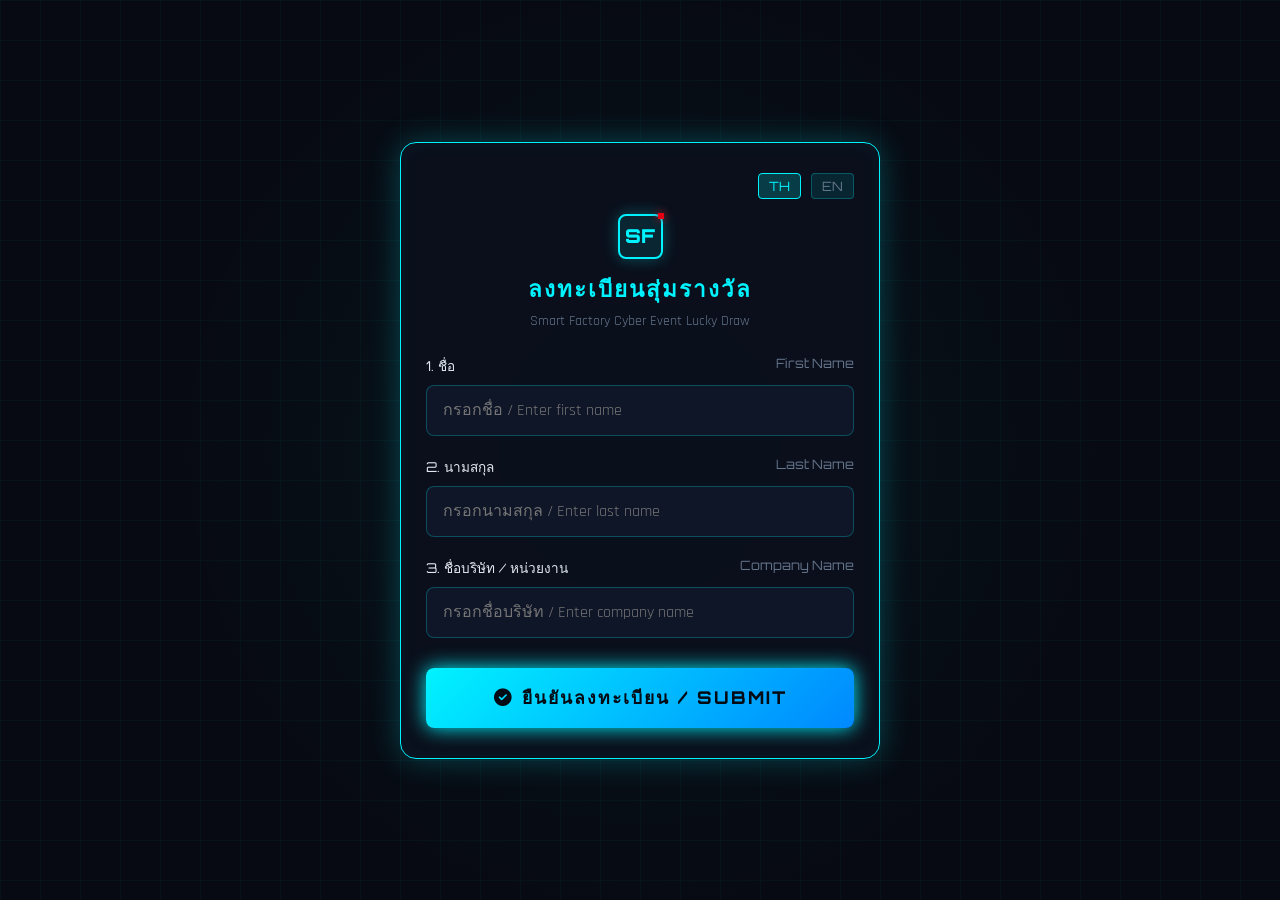
==== register.html @ 31af80e5 "Add files via upload" ====
<!DOCTYPE html>
<html lang="th">
<head>
  <meta charset="UTF-8">
  <meta name="viewport" content="width=device-width, initial-scale=1.0">
  <title>Smart Factory Event Registration / ลงทะเบียนเข้าร่วมงาน</title>

  <link rel="stylesheet" href="https://cdnjs.cloudflare.com/ajax/libs/font-awesome/6.4.0/css/all.min.css">
  <link rel="stylesheet" href="styles.css">
  <style>
    body {
      overflow-y: auto;
      display: flex;
      justify-content: center;
      align-items: center;
      min-height: 100vh;
      padding: 20px 15px;
    }

    .reg-card {
      background: rgba(11, 16, 28, 0.95);
      border: 1px solid var(--cyan-primary);
      box-shadow: 0 0 30px rgba(0, 243, 255, 0.25), inset 0 0 20px rgba(0, 243, 255, 0.05);
      border-radius: 16px;
      width: 100%;
      max-width: 480px;
      padding: 30px 25px;
      position: relative;
      backdrop-filter: blur(16px);
    }

    .lang-switcher {
      display: flex;
      justify-content: flex-end;
      gap: 10px;
      margin-bottom: 15px;
    }

    .lang-btn {
      background: rgba(0, 243, 255, 0.1);
      border: 1px solid var(--border-cyan);
      color: var(--text-muted);
      padding: 4px 10px;
      border-radius: 4px;
      font-size: 0.8rem;
      cursor: pointer;
      font-family: var(--font-title);
    }

    .lang-btn.active {
      color: var(--cyan-primary);
      border-color: var(--cyan-primary);
      background: rgba(0, 243, 255, 0.2);
    }

    .reg-header {
      text-align: center;
      margin-bottom: 25px;
    }

    .reg-header h2 {
      font-family: var(--font-title);
      color: var(--cyan-primary);
      font-size: 1.4rem;
      letter-spacing: 2px;
      margin-bottom: 5px;
    }

    .reg-header p {
      color: var(--text-muted);
      font-size: 0.9rem;
    }

    .form-group {
      margin-bottom: 20px;
      display: flex;
      flex-direction: column;
      gap: 8px;
    }

    .form-label {
      font-family: var(--font-title);
      font-size: 0.85rem;
      color: var(--text-main);
      display: flex;
      justify-content: space-between;
    }

    .form-label span.en {
      color: var(--text-muted);
      font-size: 0.8rem;
    }

    .cyber-input {
      background: rgba(16, 24, 43, 0.9);
      border: 1px solid var(--border-cyan);
      color: #fff;
      padding: 14px 16px;
      border-radius: 8px;
      font-family: var(--font-body);
      font-size: 1rem;
      outline: none;
      transition: all 0.2s;
    }

    .cyber-input:focus {
      border-color: var(--cyan-primary);
      box-shadow: 0 0 15px rgba(0, 243, 255, 0.3);
    }

    .submit-btn {
      width: 100%;
      background: linear-gradient(135deg, #00f3ff 0%, #0088ff 100%);
      border: none;
      color: #050b14;
      padding: 16px;
      font-family: var(--font-title);
      font-size: 1.1rem;
      font-weight: 800;
      letter-spacing: 2px;
      border-radius: 8px;
      cursor: pointer;
      box-shadow: 0 0 20px var(--cyan-primary);
      margin-top: 10px;
      transition: all 0.2s;
    }

    .submit-btn:hover {
      transform: translateY(-2px);
      box-shadow: 0 0 30px var(--cyan-primary);
    }

    .success-card {
      display: none;
      text-align: center;
      padding: 20px 0;
    }

    .success-icon {
      width: 80px;
      height: 80px;
      background: rgba(0, 255, 136, 0.15);
      border: 2px solid var(--green-active);
      color: var(--green-active);
      border-radius: 50%;
      display: flex;
      align-items: center;
      justify-content: center;
      font-size: 2.5rem;
      margin: 0 auto 20px;
      box-shadow: 0 0 20px var(--green-active);
    }

    .badge-id {
      background: rgba(0, 243, 255, 0.1);
      border: 1px dashed var(--cyan-primary);
      padding: 10px 20px;
      border-radius: 6px;
      font-family: var(--font-title);
      color: var(--cyan-primary);
      font-size: 1.2rem;
      margin: 15px 0;
      display: inline-block;
    }
  </style>
</head>
<body>

  <div class="reg-card">
    <div class="lang-switcher">
      <button class="lang-btn active" onclick="switchLang('th')">TH</button>
      <button class="lang-btn" onclick="switchLang('en')">EN</button>
    </div>

    <!-- Registration Form -->
    <form id="regForm">
      <div class="reg-header">
        <div class="brand-icon" style="margin: 0 auto 12px; width: 45px; height: 45px;">SF</div>
        <h2 id="titleText">ลงทะเบียนสุ่มรางวัล</h2>
        <p id="subtitleText">Smart Factory Cyber Event Lucky Draw</p>
      </div>

      <div class="form-group">
        <label class="form-label">
          <span id="lblFirstNameTH">1. ชื่อ</span>
          <span class="en" id="lblFirstNameEN">First Name</span>
        </label>
        <input type="text" id="firstName" class="cyber-input" placeholder="กรอกชื่อ / Enter first name" required>
      </div>

      <div class="form-group">
        <label class="form-label">
          <span id="lblLastNameTH">2. นามสกุล</span>
          <span class="en" id="lblLastNameEN">Last Name</span>
        </label>
        <input type="text" id="lastName" class="cyber-input" placeholder="กรอกนามสกุล / Enter last name" required>
      </div>

      <div class="form-group">
        <label class="form-label">
          <span id="lblCompanyTH">3. ชื่อบริษัท / หน่วยงาน</span>
          <span class="en" id="lblCompanyEN">Company Name</span>
        </label>
        <input type="text" id="company" class="cyber-input" placeholder="กรอกชื่อบริษัท / Enter company name" required>
      </div>

      <button type="submit" class="submit-btn" id="btnSubmit">
        <i class="fas fa-check-circle"></i> ยืนยันลงทะเบียน / SUBMIT
      </button>
    </form>

    <!-- Success Confirmation -->
    <div class="success-card" id="successCard">
      <div class="success-icon"><i class="fas fa-check"></i></div>
      <h3 style="font-family: var(--font-title); color: var(--green-active); font-size: 1.4rem;" id="succTitle">ลงทะเบียนสำเร็จ!</h3>
      <p style="color: var(--text-main); margin-top: 5px;" id="succDesc">คุณเข้าสู่ระบบสุ่มรางวัลเรียบร้อยแล้ว</p>
      
      <div class="badge-id" id="assignedId">ID: SF-9999</div>

      <p style="color: var(--text-muted); font-size: 0.85rem;" id="succFoot">ขอบคุณที่เข้าร่วมงาน Smart Factory Event</p>
    </div>
  </div>

  <script>
    function switchLang(lang) {
      document.querySelectorAll('.lang-btn').forEach(b => b.classList.remove('active'));
      event.target.classList.add('active');

      if (lang === 'en') {
        document.getElementById('titleText').textContent = 'EVENT REGISTRATION';
        document.getElementById('subtitleText').textContent = 'Enter details to enter the lucky draw pool';
        document.getElementById('lblFirstNameTH').textContent = '1. First Name';
        document.getElementById('lblFirstNameEN').textContent = '';
        document.getElementById('lblLastNameTH').textContent = '2. Last Name';
        document.getElementById('lblLastNameEN').textContent = '';
        document.getElementById('lblCompanyTH').textContent = '3. Company Name';
        document.getElementById('lblCompanyEN').textContent = '';
        document.getElementById('firstName').placeholder = 'Enter your first name';
        document.getElementById('lastName').placeholder = 'Enter your last name';
        document.getElementById('company').placeholder = 'Enter your company name';
        document.getElementById('btnSubmit').innerHTML = '<i class="fas fa-check-circle"></i> REGISTER NOW';
        document.getElementById('succTitle').textContent = 'REGISTRATION SUCCESSFUL!';
        document.getElementById('succDesc').textContent = 'You are now entered into the lucky draw pool.';
        document.getElementById('succFoot').textContent = 'Thank you for joining the Smart Factory Event';
      } else {
        document.getElementById('titleText').textContent = 'ลงทะเบียนสุ่มรางวัล';
        document.getElementById('subtitleText').textContent = 'Smart Factory Cyber Event Lucky Draw';
        document.getElementById('lblFirstNameTH').textContent = '1. ชื่อ';
        document.getElementById('lblFirstNameEN').textContent = 'First Name';
        document.getElementById('lblLastNameTH').textContent = '2. นามสกุล';
        document.getElementById('lblLastNameEN').textContent = 'Last Name';
        document.getElementById('lblCompanyTH').textContent = '3. ชื่อบริษัท / หน่วยงาน';
        document.getElementById('lblCompanyEN').textContent = 'Company Name';
        document.getElementById('firstName').placeholder = 'กรอกชื่อ / Enter first name';
        document.getElementById('lastName').placeholder = 'กรอกนามสกุล / Enter last name';
        document.getElementById('company').placeholder = 'กรอกชื่อบริษัท / Enter company name';
        document.getElementById('btnSubmit').innerHTML = '<i class="fas fa-check-circle"></i> ยืนยันลงทะเบียน / SUBMIT';
        document.getElementById('succTitle').textContent = 'ลงทะเบียนสำเร็จ!';
        document.getElementById('succDesc').textContent = 'คุณเข้าสู่ระบบสุ่มรางวัลเรียบร้อยแล้ว';
        document.getElementById('succFoot').textContent = 'ขอบคุณที่เข้าร่วมงาน Smart Factory Event';
      }
    }

    document.getElementById('regForm').addEventListener('submit', (e) => {
      e.preventDefault();

      const firstName = document.getElementById('firstName').value.trim();
      const lastName = document.getElementById('lastName').value.trim();
      const company = document.getElementById('company').value.trim();

      if (!firstName || !lastName || !company) return;

      const savedP = localStorage.getItem('sf_participants');
      let participants = savedP ? JSON.parse(savedP) : [];

      const newId = `SF-${Math.floor(1000 + Math.random() * 9000)}`;
      const newCandidate = {
        id: newId,
        name: `${firstName} ${lastName}`,
        dept: company,
        registeredAt: new Date().toISOString()
      };

      participants.push(newCandidate);
      localStorage.setItem('sf_participants', JSON.stringify(participants));

      // Broadcast changes to main window
      window.dispatchEvent(new Event('storage'));

      document.getElementById('regForm').style.display = 'none';
      document.getElementById('assignedId').textContent = `ID: ${newId}`;
      document.getElementById('successCard').style.display = 'block';
    });
  </script>
</body>
</html>
---- styles.css ----
@import url('https://fonts.googleapis.com/css2?family=Orbitron:wght@400;600;800;900&family=Rajdhani:wght@500;600;700&display=swap');

:root {
  --bg-dark: #070a12;
  --bg-panel: rgba(11, 16, 28, 0.85);
  --bg-card: rgba(16, 24, 43, 0.75);
  --cyan-primary: #00f3ff;
  --cyan-glow: rgba(0, 243, 255, 0.4);
  --amber-warning: #ff9e00;
  --green-active: #00ff88;
  --magenta-accent: #ff0055;
  --canon-red: #e60012;
  --canon-glow: rgba(230, 0, 18, 0.5);
  --text-main: #e2e8f0;
  --text-muted: #64748b;
  --border-cyan: rgba(0, 243, 255, 0.25);
  --border-glow: 0 0 15px rgba(0, 243, 255, 0.3);
  --font-title: 'Orbitron', sans-serif;
  --font-body: 'Rajdhani', sans-serif;
}

* {
  box-sizing: border-box;
  margin: 0;
  padding: 0;
  user-select: none;
}

body, html {
  width: 100%;
  height: 100%;
  overflow: hidden;
  background-color: var(--bg-dark);
  color: var(--text-main);
  font-family: var(--font-body);
  background-image: 
    radial-gradient(circle at 50% 50%, rgba(0, 243, 255, 0.05) 0%, transparent 60%),
    linear-gradient(rgba(0, 243, 255, 0.03) 1px, transparent 1px),
    linear-gradient(90deg, rgba(0, 243, 255, 0.03) 1px, transparent 1px);
  background-size: 100% 100%, 40px 40px, 40px 40px;
}

/* App Container */
#app {
  display: flex;
  flex-direction: column;
  width: 100vw;
  height: 100vh;
  position: relative;
}

/* Header Telemetry Bar */
.hud-header {
  height: 70px;
  background: var(--bg-panel);
  border-bottom: 1px solid var(--border-cyan);
  display: flex;
  justify-content: space-between;
  align-items: center;
  padding: 0 25px;
  box-shadow: 0 4px 20px rgba(0,0,0,0.6);
  z-index: 10;
  backdrop-filter: blur(12px);
}

.brand {
  display: flex;
  align-items: center;
  gap: 15px;
}

.brand-icon {
  width: 40px;
  height: 40px;
  border: 2px solid var(--cyan-primary);
  border-radius: 8px;
  display: flex;
  align-items: center;
  justify-content: center;
  color: var(--cyan-primary);
  box-shadow: var(--border-glow);
  font-family: var(--font-title);
  font-weight: 900;
  font-size: 1.2rem;
  background: rgba(0, 243, 255, 0.1);
  position: relative;
}

.canon-brand-icon {
  width: auto;
  padding: 0 14px;
  border-color: var(--canon-red);
  color: var(--canon-red);
  background: rgba(230, 0, 18, 0.12);
  box-shadow: 0 0 15px var(--canon-glow);
  font-family: var(--font-title);
  font-weight: 900;
  font-size: 1.1rem;
  letter-spacing: 2px;
}

.brand-icon::after {
  content: '';
  position: absolute;
  top: -3px;
  right: -3px;
  width: 6px;
  height: 6px;
  background: var(--canon-red);
  box-shadow: 0 0 8px var(--canon-red);
}

.brand-text {
  display: flex;
  flex-direction: column;
}

.brand-title {
  font-family: var(--font-title);
  font-size: 1.2rem;
  font-weight: 800;
  letter-spacing: 2px;
  color: #fff;
  text-shadow: 0 0 10px var(--cyan-glow);
}

.brand-subtitle {
  font-size: 0.85rem;
  color: var(--canon-red);
  font-weight: 700;
  letter-spacing: 3px;
  text-transform: uppercase;
}

.hud-status-group {
  display: flex;
  align-items: center;
  gap: 25px;
}

.telemetry-item {
  display: flex;
  flex-direction: column;
  align-items: flex-end;
}

.telemetry-label {
  font-size: 0.75rem;
  color: var(--text-muted);
  letter-spacing: 1px;
  text-transform: uppercase;
}

.telemetry-value {
  font-family: var(--font-title);
  font-size: 1rem;
  font-weight: 700;
  color: var(--cyan-primary);
}

.status-badge {
  display: flex;
  align-items: center;
  gap: 8px;
  background: rgba(0, 255, 136, 0.1);
  border: 1px solid var(--green-active);
  padding: 6px 14px;
  border-radius: 4px;
  font-family: var(--font-title);
  font-size: 0.8rem;
  color: var(--green-active);
  letter-spacing: 1px;
}

.status-dot {
  width: 8px;
  height: 8px;
  border-radius: 50%;
  background: var(--green-active);
  box-shadow: 0 0 8px var(--green-active);
  animation: pulse-green 1.5s infinite alternate;
}

@keyframes pulse-green {
  from { opacity: 0.4; }
  to { opacity: 1; }
}

/* Action Header Controls */
.header-actions {
  display: flex;
  gap: 12px;
}

.icon-btn {
  background: var(--bg-card);
  border: 1px solid var(--border-cyan);
  color: var(--cyan-primary);
  width: 42px;
  height: 42px;
  border-radius: 6px;
  cursor: pointer;
  display: flex;
  align-items: center;
  justify-content: center;
  font-size: 1.1rem;
  transition: all 0.2s ease;
}

.icon-btn:hover {
  background: var(--cyan-primary);
  color: var(--bg-dark);
  box-shadow: 0 0 15px var(--cyan-primary);
  transform: translateY(-2px);
}

/* 50/50 Split Main Display Canvas Container */
.main-stage {
  flex: 1;
  position: relative;
  display: flex;
  flex-direction: row;
  align-items: center;
  justify-content: space-between;
  padding: 25px 45px;
  gap: 30px;
  overflow: hidden;
}

/* Left 50% Giant Featured Prize Showcase */
.stage-prize-showcase {
  flex: 1;
  height: 100%;
  display: flex;
  align-items: center;
  justify-content: center;
  z-index: 5;
}

.showcase-card {
  width: 100%;
  max-width: 540px;
  height: 90%;
  max-height: 520px;
  background: rgba(11, 16, 28, 0.88);
  border: 2px solid var(--amber-warning);
  border-radius: 20px;
  padding: 30px;
  display: flex;
  flex-direction: column;
  align-items: center;
  justify-content: space-between;
  box-shadow: 0 0 40px rgba(255, 158, 0, 0.35), inset 0 0 25px rgba(255, 158, 0, 0.1);
  backdrop-filter: blur(16px);
  position: relative;
}

.showcase-card::before {
  content: '';
  position: absolute;
  top: 0; left: 0; right: 0;
  height: 4px;
  background: linear-gradient(90deg, transparent, var(--amber-warning), transparent);
}

.showcase-img-wrapper {
  flex: 1;
  width: 100%;
  display: flex;
  align-items: center;
  justify-content: center;
  overflow: hidden;
  padding: 10px;
}

.showcase-prize-img {
  max-width: 100%;
  max-height: 380px;
  object-fit: contain;
  border-radius: 16px;
  filter: drop-shadow(0 0 25px rgba(255, 158, 0, 0.6));
  animation: floatImage 4s ease-in-out infinite alternate;
}

@keyframes floatImage {
  0% { transform: translateY(-8px) scale(1); filter: drop-shadow(0 0 20px rgba(255, 158, 0, 0.5)); }
  100% { transform: translateY(8px) scale(1.03); filter: drop-shadow(0 0 40px rgba(255, 158, 0, 0.85)); }
}

.showcase-info {
  margin-top: 15px;
  text-align: center;
  width: 100%;
}

.showcase-prize-title {
  font-family: var(--font-title);
  font-size: 1.8rem;
  font-weight: 900;
  color: var(--amber-warning);
  letter-spacing: 2px;
  text-shadow: 0 0 15px rgba(255, 158, 0, 0.6);
}

/* Right 50% 3D Particle Sphere Stage Container */
.stage-particle-wrapper {
  flex: 1;
  height: 100%;
  position: relative;
  display: flex;
  align-items: center;
  justify-content: center;
}

#particleCanvas {
  position: absolute;
  top: 0;
  left: 0;
  width: 100%;
  height: 100%;
  z-index: 1;
}

/* HUD Overlay Elements */
.hud-corner-tl, .hud-corner-tr, .hud-corner-bl, .hud-corner-br {
  position: absolute;
  width: 30px;
  height: 30px;
  border: 2px solid var(--cyan-primary);
  z-index: 2;
  pointer-events: none;
  opacity: 0.6;
}

.hud-corner-tl { top: 20px; left: 20px; border-right: none; border-bottom: none; }
.hud-corner-tr { top: 20px; right: 20px; border-left: none; border-bottom: none; }
.hud-corner-bl { bottom: 20px; left: 20px; border-right: none; border-top: none; }
.hud-corner-br { bottom: 20px; right: 20px; border-left: none; border-top: none; }

/* Control Panel Bar */
.control-bar {
  height: 90px;
  background: var(--bg-panel);
  border-top: 1px solid var(--border-cyan);
  display: flex;
  align-items: center;
  justify-content: space-between;
  padding: 0 35px;
  z-index: 10;
  backdrop-filter: blur(12px);
}

.prize-selector-group {
  display: flex;
  align-items: center;
  gap: 15px;
}

.prize-label {
  font-family: var(--font-title);
  font-size: 0.85rem;
  color: var(--text-muted);
  letter-spacing: 1px;
}

.cyber-select {
  background: rgba(16, 24, 43, 0.9);
  border: 1px solid var(--cyan-primary);
  color: #fff;
  padding: 10px 18px;
  border-radius: 6px;
  font-family: var(--font-body);
  font-size: 1.1rem;
  font-weight: 600;
  outline: none;
  cursor: pointer;
  min-width: 220px;
  box-shadow: 0 0 10px rgba(0, 243, 255, 0.15);
}

.cyber-select option {
  background: var(--bg-dark);
  color: #fff;
}

.batch-selector-group {
  display: flex;
  align-items: center;
  gap: 10px;
}

.batch-badge {
  background: rgba(0, 243, 255, 0.15);
  border: 1px solid var(--cyan-primary);
  color: var(--cyan-primary);
  padding: 8px 20px;
  border-radius: 6px;
  font-family: var(--font-title);
  font-size: 1.1rem;
  font-weight: 800;
  box-shadow: 0 0 10px var(--cyan-glow);
}

/* Giant Main Draw Button */
.draw-btn-wrapper {
  position: relative;
}

.draw-btn {
  background: linear-gradient(135deg, #00f3ff 0%, #0088ff 100%);
  border: none;
  color: #050b14;
  padding: 16px 48px;
  font-family: var(--font-title);
  font-size: 1.4rem;
  font-weight: 900;
  letter-spacing: 3px;
  border-radius: 8px;
  cursor: pointer;
  box-shadow: 0 0 25px var(--cyan-primary), inset 0 0 10px rgba(255,255,255,0.6);
  transition: all 0.25s cubic-bezier(0.175, 0.885, 0.32, 1.275);
  text-transform: uppercase;
  display: flex;
  align-items: center;
  gap: 12px;
}

.draw-btn:hover {
  transform: scale(1.05);
  box-shadow: 0 0 40px var(--cyan-primary), inset 0 0 15px rgba(255,255,255,0.9);
  background: linear-gradient(135deg, #50f7ff 0%, #00a2ff 100%);
}

.draw-btn:active {
  transform: scale(0.97);
}

.draw-btn.drawing {
  background: linear-gradient(135deg, var(--amber-warning) 0%, var(--magenta-accent) 100%);
  box-shadow: 0 0 35px var(--magenta-accent);
  color: #fff;
  animation: pulse-drawing 0.8s infinite alternate;
}

@keyframes pulse-drawing {
  from { box-shadow: 0 0 20px var(--magenta-accent); }
  to { box-shadow: 0 0 45px var(--amber-warning); }
}

/* Modals & Overlays */
.modal-overlay {
  position: fixed;
  top: 0;
  left: 0;
  width: 100vw;
  height: 100vh;
  background: rgba(4, 7, 13, 0.88);
  backdrop-filter: blur(16px);
  z-index: 100;
  display: flex;
  align-items: center;
  justify-content: center;
  opacity: 0;
  pointer-events: none;
  transition: opacity 0.3s ease;
}

.modal-overlay.active {
  opacity: 1;
  pointer-events: auto;
}

.cyber-modal {
  background: rgba(11, 16, 28, 0.95);
  border: 1px solid var(--cyan-primary);
  box-shadow: 0 0 30px rgba(0, 243, 255, 0.25), inset 0 0 20px rgba(0, 243, 255, 0.05);
  border-radius: 12px;
  width: 90%;
  max-width: 1100px;
  max-height: 85vh;
  display: flex;
  flex-direction: column;
  overflow: hidden;
  position: relative;
  transform: scale(0.95);
  transition: transform 0.3s cubic-bezier(0.175, 0.885, 0.32, 1.275);
}

.modal-overlay.active .cyber-modal {
  transform: scale(1);
}

.modal-header {
  padding: 20px 30px;
  border-bottom: 1px solid var(--border-cyan);
  display: flex;
  justify-content: space-between;
  align-items: center;
  background: rgba(0, 243, 255, 0.05);
}

.modal-title {
  font-family: var(--font-title);
  font-size: 1.3rem;
  color: var(--cyan-primary);
  letter-spacing: 2px;
  display: flex;
  align-items: center;
  gap: 12px;
}

.close-btn {
  background: none;
  border: none;
  color: var(--text-muted);
  font-size: 1.5rem;
  cursor: pointer;
  transition: color 0.2s;
}

.close-btn:hover {
  color: var(--magenta-accent);
}

.modal-body {
  padding: 30px;
  overflow-y: auto;
  flex: 1;
}

/* Winner Grid Reveal Display (Huge Glowing Prize Image) */
.winner-stage-banner {
  text-align: center;
  margin-bottom: 25px;
  display: flex;
  flex-direction: column;
  align-items: center;
}

.winner-prize-img {
  width: 250px;
  height: 250px;
  object-fit: cover;
  border-radius: 20px;
  border: 3px solid var(--amber-warning);
  box-shadow: 0 0 50px rgba(255, 158, 0, 0.7), inset 0 0 20px rgba(255, 255, 255, 0.3);
  margin-bottom: 18px;
  animation: prizeGlowPulse 2s infinite alternate;
}

@keyframes prizeGlowPulse {
  from { box-shadow: 0 0 35px rgba(255, 158, 0, 0.6); transform: scale(1); }
  to { box-shadow: 0 0 65px rgba(255, 158, 0, 0.9); transform: scale(1.03); }
}

.winner-prize-title {
  font-family: var(--font-title);
  font-size: 2rem;
  color: var(--amber-warning);
  text-transform: uppercase;
  letter-spacing: 3px;
  text-shadow: 0 0 20px rgba(255, 158, 0, 0.6);
  margin-bottom: 5px;
}

.winner-subtitle {
  color: var(--text-muted);
  font-size: 1rem;
  letter-spacing: 2px;
}

.winner-grid {
  display: grid;
  grid-template-columns: repeat(auto-fit, minmax(240px, 1fr));
  gap: 20px;
  justify-content: center;
}

.winner-card {
  background: linear-gradient(135deg, rgba(16, 24, 43, 0.9) 0%, rgba(7, 10, 18, 0.95) 100%);
  border: 1px solid var(--cyan-primary);
  border-radius: 10px;
  padding: 24px 20px;
  text-align: center;
  box-shadow: 0 8px 25px rgba(0, 243, 255, 0.15);
  position: relative;
  overflow: hidden;
  transform: translateY(30px);
  opacity: 0;
  animation: revealCard 0.5s forwards cubic-bezier(0.175, 0.885, 0.32, 1.275);
}

.winner-card::before {
  content: '';
  position: absolute;
  top: 0; left: 0; right: 0;
  height: 3px;
  background: linear-gradient(90deg, transparent, var(--cyan-primary), transparent);
}

.winner-avatar {
  width: 60px;
  height: 60px;
  border-radius: 50%;
  background: rgba(0, 243, 255, 0.1);
  border: 2px solid var(--cyan-primary);
  display: flex;
  align-items: center;
  justify-content: center;
  margin: 0 auto 15px;
  font-family: var(--font-title);
  font-size: 1.4rem;
  font-weight: 800;
  color: var(--cyan-primary);
  box-shadow: 0 0 15px var(--cyan-glow);
}

.winner-name {
  font-family: var(--font-title);
  font-size: 1.3rem;
  font-weight: 800;
  color: #fff;
  letter-spacing: 1px;
  margin-bottom: 6px;
}

.winner-dept {
  font-size: 0.95rem;
  color: var(--cyan-primary);
  letter-spacing: 1px;
  font-weight: 600;
}

.winner-id {
  font-size: 0.8rem;
  color: var(--text-muted);
  margin-top: 4px;
}

@keyframes revealCard {
  to {
    transform: translateY(0);
    opacity: 1;
  }
}

/* Management Tables & Forms */
.control-tabs {
  display: flex;
  gap: 10px;
  margin-bottom: 20px;
  border-bottom: 1px solid var(--border-cyan);
  padding-bottom: 10px;
}

.tab-btn {
  background: transparent;
  border: none;
  color: var(--text-muted);
  padding: 10px 20px;
  font-family: var(--font-title);
  font-size: 0.9rem;
  cursor: pointer;
  border-radius: 4px;
  transition: all 0.2s;
}

.tab-btn.active, .tab-btn:hover {
  color: var(--cyan-primary);
  background: rgba(0, 243, 255, 0.1);
}

.table-container {
  max-height: 400px;
  overflow-y: auto;
  border: 1px solid rgba(0, 243, 255, 0.15);
  border-radius: 6px;
}

.cyber-table {
  width: 100%;
  border-collapse: collapse;
  text-align: left;
}

.cyber-table th {
  background: rgba(0, 243, 255, 0.1);
  color: var(--cyan-primary);
  font-family: var(--font-title);
  font-size: 0.85rem;
  padding: 12px 16px;
  position: sticky;
  top: 0;
}

.cyber-table td {
  padding: 12px 16px;
  border-bottom: 1px solid rgba(255,255,255,0.05);
  font-size: 0.95rem;
}

.table-del-btn {
  background: rgba(255, 0, 85, 0.15);
  border: 1px solid var(--magenta-accent);
  color: var(--magenta-accent);
  width: 32px;
  height: 32px;
  border-radius: 4px;
  cursor: pointer;
  display: inline-flex;
  align-items: center;
  justify-content: center;
  transition: all 0.2s;
}

.table-del-btn:hover {
  background: var(--magenta-accent);
  color: #fff;
  box-shadow: 0 0 10px var(--magenta-accent);
}

.cyber-btn {
  background: rgba(0, 243, 255, 0.1);
  border: 1px solid var(--cyan-primary);
  color: var(--cyan-primary);
  padding: 10px 20px;
  border-radius: 6px;
  font-family: var(--font-title);
  font-size: 0.85rem;
  font-weight: 700;
  cursor: pointer;
  transition: all 0.2s;
  display: inline-flex;
  align-items: center;
  gap: 8px;
}

.cyber-btn:hover {
  background: var(--cyan-primary);
  color: var(--bg-dark);
  box-shadow: 0 0 15px var(--cyan-primary);
}

.cyber-btn.danger {
  border-color: var(--magenta-accent);
  color: var(--magenta-accent);
  background: rgba(255, 0, 85, 0.1);
}

.cyber-btn.danger:hover {
  background: var(--magenta-accent);
  color: #fff;
  box-shadow: 0 0 15px var(--magenta-accent);
}

.actions-row {
  display: flex;
  justify-content: space-between;
  margin-top: 20px;
  gap: 15px;
}

/* File Upload Drag Area */
.file-dropzone {
  border: 2px dashed var(--border-cyan);
  border-radius: 10px;
  padding: 25px;
  text-align: center;
  background: rgba(0, 243, 255, 0.02);
  cursor: pointer;
  transition: all 0.2s;
  margin-bottom: 20px;
}

.file-dropzone:hover, .file-dropzone.dragover {
  border-color: var(--cyan-primary);
  background: rgba(0, 243, 255, 0.08);
  box-shadow: inset 0 0 20px rgba(0, 243, 255, 0.15);
}

/* Prize Grid Items */
.prize-list-grid {
  display: grid;
  grid-template-columns: repeat(auto-fit, minmax(280px, 1fr));
  gap: 15px;
  margin-top: 20px;
}

.prize-card-item {
  background: var(--bg-card);
  border: 1px solid var(--border-cyan);
  border-radius: 10px;
  padding: 15px;
  display: flex;
  align-items: center;
  gap: 15px;
  position: relative;
}

.prize-card-img {
  width: 60px;
  height: 60px;
  object-fit: cover;
  border-radius: 8px;
  border: 1px solid var(--cyan-primary);
}

.prize-card-details {
  flex: 1;
}

.prize-card-title {
  font-family: var(--font-title);
  font-size: 0.95rem;
  color: #fff;
  margin-bottom: 4px;
}

.prize-card-count {
  font-size: 0.85rem;
  color: var(--amber-warning);
}

/* Confetti Overlay Canvas */
#confettiCanvas {
  position: fixed;
  top: 0;
  left: 0;
  width: 100vw;
  height: 100vh;
  pointer-events: none;
  z-index: 120;
}
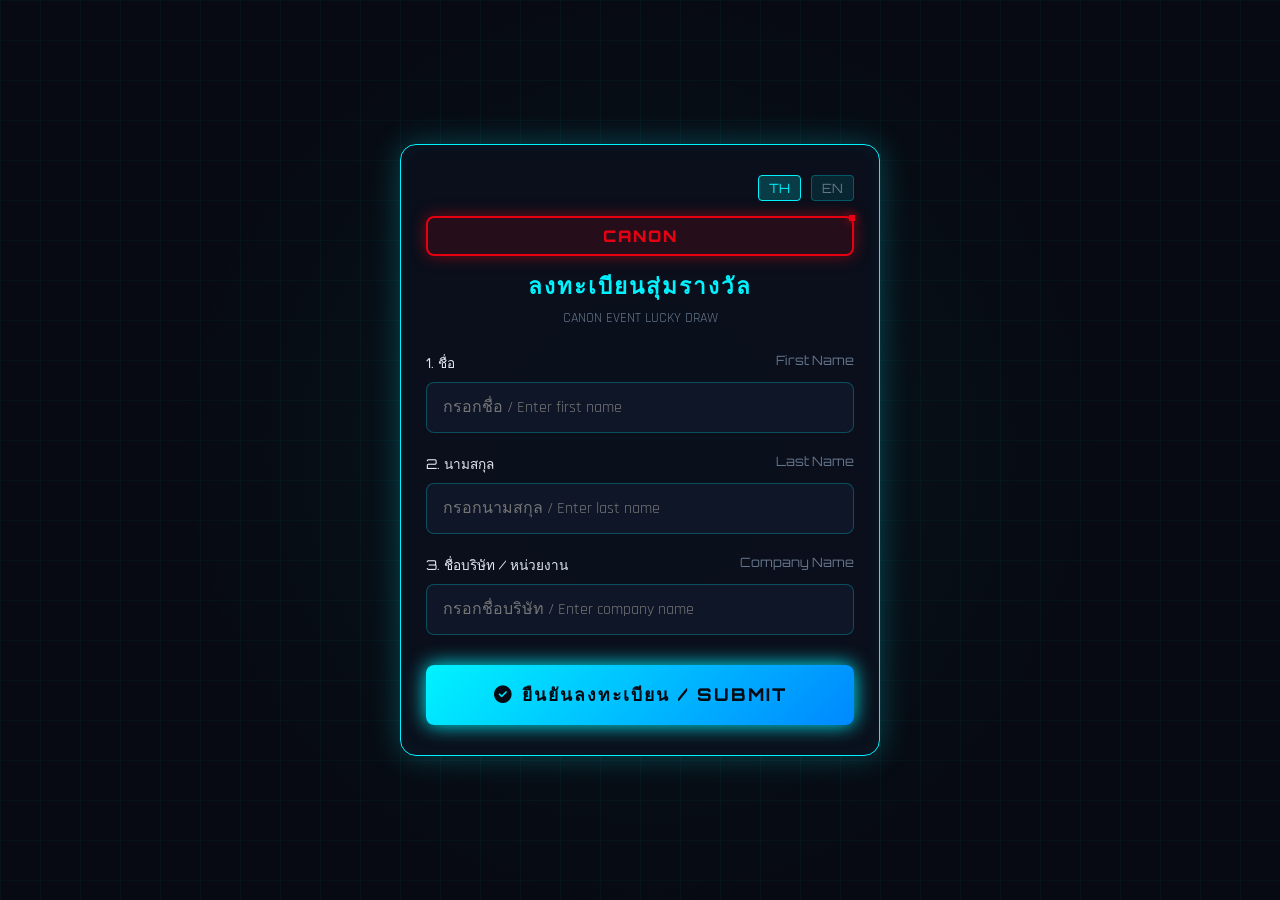
==== commit 0ff27cbc: "Add files via upload" ====
--- a/register.html
+++ b/register.html
@@ -3,7 +3,7 @@
 <head>
   <meta charset="UTF-8">
   <meta name="viewport" content="width=device-width, initial-scale=1.0">
-  <title>Smart Factory Event Registration / ลงทะเบียนเข้าร่วมงาน</title>
+  <title>CANON Lucky Draw - Registration / ลงทะเบียนเข้าร่วมงาน</title>
 
   <link rel="stylesheet" href="https://cdnjs.cloudflare.com/ajax/libs/font-awesome/6.4.0/css/all.min.css">
   <link rel="stylesheet" href="styles.css">
@@ -175,9 +175,9 @@
     <!-- Registration Form -->
     <form id="regForm">
       <div class="reg-header">
-        <div class="brand-icon" style="margin: 0 auto 12px; width: 45px; height: 45px;">SF</div>
+        <div class="brand-icon canon-brand-icon" style="margin: 0 auto 12px; width: auto; padding: 0 14px; height: 40px; font-size: 1rem;">CANON</div>
         <h2 id="titleText">ลงทะเบียนสุ่มรางวัล</h2>
-        <p id="subtitleText">Smart Factory Cyber Event Lucky Draw</p>
+        <p id="subtitleText">CANON EVENT LUCKY DRAW</p>
       </div>
 
       <div class="form-group">
@@ -217,11 +217,13 @@
       
       <div class="badge-id" id="assignedId">ID: SF-9999</div>
 
-      <p style="color: var(--text-muted); font-size: 0.85rem;" id="succFoot">ขอบคุณที่เข้าร่วมงาน Smart Factory Event</p>
+      <p style="color: var(--text-muted); font-size: 0.85rem;" id="succFoot">ขอบคุณที่เข้าร่วมงาน CANON Event</p>
     </div>
   </div>
 
   <script>
+    const CLOUD_SYNC_URL = 'https://kvdb.io/WJ2N9Z4cT8eR5xL1pQ7m2a/sf_canon_participants';
+
     function switchLang(lang) {
       document.querySelectorAll('.lang-btn').forEach(b => b.classList.remove('active'));
       event.target.classList.add('active');
@@ -241,10 +243,10 @@
         document.getElementById('btnSubmit').innerHTML = '<i class="fas fa-check-circle"></i> REGISTER NOW';
         document.getElementById('succTitle').textContent = 'REGISTRATION SUCCESSFUL!';
         document.getElementById('succDesc').textContent = 'You are now entered into the lucky draw pool.';
-        document.getElementById('succFoot').textContent = 'Thank you for joining the Smart Factory Event';
+        document.getElementById('succFoot').textContent = 'Thank you for joining the CANON Event';
       } else {
         document.getElementById('titleText').textContent = 'ลงทะเบียนสุ่มรางวัล';
-        document.getElementById('subtitleText').textContent = 'Smart Factory Cyber Event Lucky Draw';
+        document.getElementById('subtitleText').textContent = 'CANON EVENT LUCKY DRAW';
         document.getElementById('lblFirstNameTH').textContent = '1. ชื่อ';
         document.getElementById('lblFirstNameEN').textContent = 'First Name';
         document.getElementById('lblLastNameTH').textContent = '2. นามสกุล';
@@ -257,11 +259,11 @@
         document.getElementById('btnSubmit').innerHTML = '<i class="fas fa-check-circle"></i> ยืนยันลงทะเบียน / SUBMIT';
         document.getElementById('succTitle').textContent = 'ลงทะเบียนสำเร็จ!';
         document.getElementById('succDesc').textContent = 'คุณเข้าสู่ระบบสุ่มรางวัลเรียบร้อยแล้ว';
-        document.getElementById('succFoot').textContent = 'ขอบคุณที่เข้าร่วมงาน Smart Factory Event';
+        document.getElementById('succFoot').textContent = 'ขอบคุณที่เข้าร่วมงาน CANON Event';
       }
     }
 
-    document.getElementById('regForm').addEventListener('submit', (e) => {
+    document.getElementById('regForm').addEventListener('submit', async (e) => {
       e.preventDefault();
 
       const firstName = document.getElementById('firstName').value.trim();
@@ -270,10 +272,7 @@
 
       if (!firstName || !lastName || !company) return;
 
-      const savedP = localStorage.getItem('sf_participants');
-      let participants = savedP ? JSON.parse(savedP) : [];
-
-      const newId = `SF-${Math.floor(1000 + Math.random() * 9000)}`;
+      const newId = `CN-${Math.floor(1000 + Math.random() * 9000)}`;
       const newCandidate = {
         id: newId,
         name: `${firstName} ${lastName}`,
@@ -281,11 +280,30 @@
         registeredAt: new Date().toISOString()
       };
 
+      // 1. Save to mobile local storage
+      const savedP = localStorage.getItem('sf_participants');
+      let participants = savedP ? JSON.parse(savedP) : [];
       participants.push(newCandidate);
       localStorage.setItem('sf_participants', JSON.stringify(participants));
 
-      // Broadcast changes to main window
-      window.dispatchEvent(new Event('storage'));
+      // 2. Real-time Internet Cloud Sync to main stage screen
+      try {
+        const fetchRes = await fetch(CLOUD_SYNC_URL);
+        let cloudList = [];
+        if (fetchRes.ok) {
+          cloudList = await fetchRes.json();
+        }
+        if (!Array.isArray(cloudList)) cloudList = [];
+        cloudList.push(newCandidate);
+
+        await fetch(CLOUD_SYNC_URL, {
+          method: 'POST',
+          headers: { 'Content-Type': 'application/json' },
+          body: JSON.stringify(cloudList)
+        });
+      } catch (err) {
+        console.log('Cloud sync pending', err);
+      }
 
       document.getElementById('regForm').style.display = 'none';
       document.getElementById('assignedId').textContent = `ID: ${newId}`;
